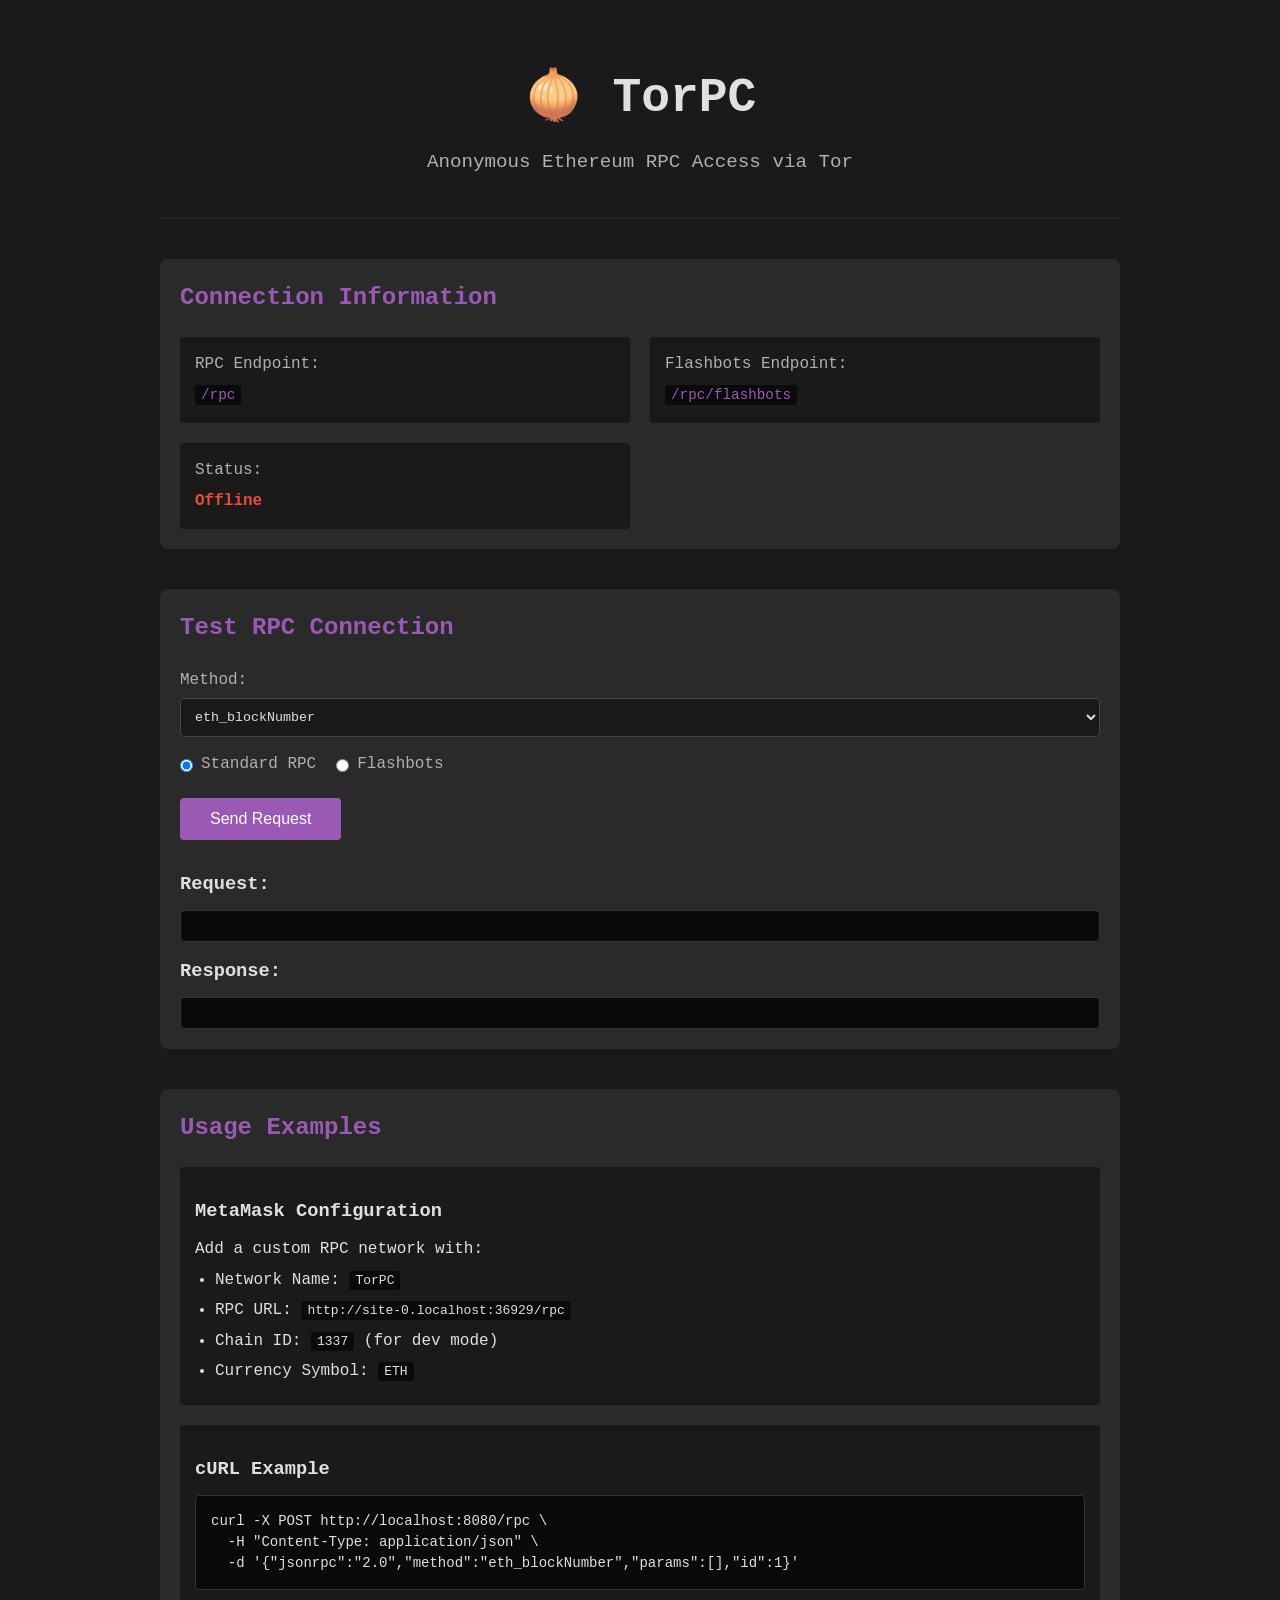
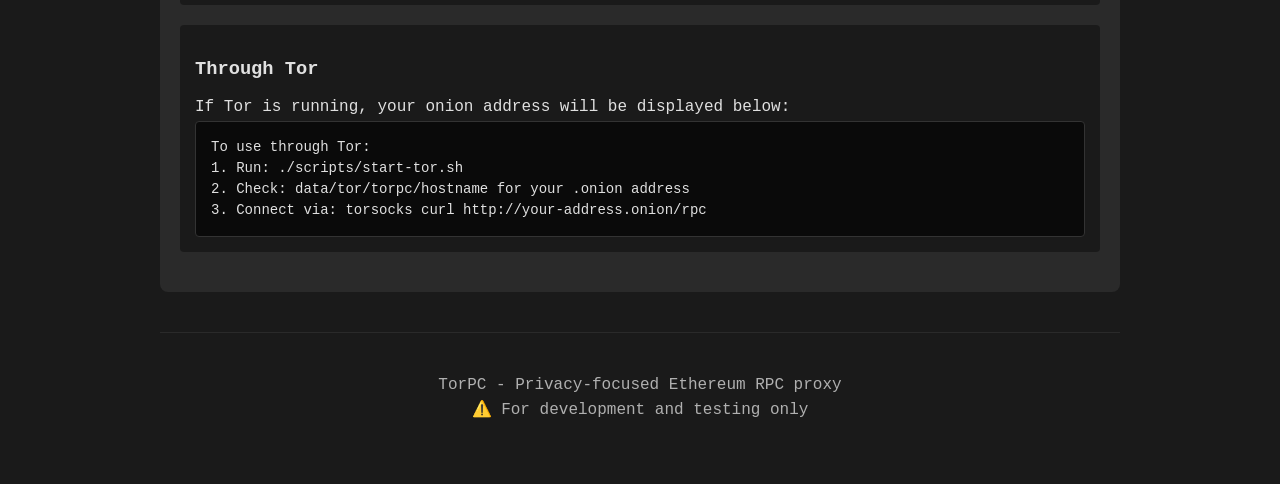
==== static/index.html @ 64679c6a "first ToRPC commit!" ====
<!DOCTYPE html>
<html lang="en">
<head>
    <meta charset="UTF-8">
    <meta name="viewport" content="width=device-width, initial-scale=1.0">
    <title>TorPC - Anonymous Ethereum RPC</title>
    <link rel="stylesheet" href="style.css">
</head>
<body>
    <div class="container">
        <header>
            <h1>🧅 TorPC</h1>
            <p>Anonymous Ethereum RPC Access via Tor</p>
        </header>

        <section class="info-section">
            <h2>Connection Information</h2>
            <div class="info-grid">
                <div class="info-item">
                    <span class="label">RPC Endpoint:</span>
                    <code class="endpoint" id="rpc-endpoint">/rpc</code>
                </div>
                <div class="info-item">
                    <span class="label">Flashbots Endpoint:</span>
                    <code class="endpoint" id="flashbots-endpoint">/rpc/flashbots</code>
                </div>
                <div class="info-item">
                    <span class="label">Status:</span>
                    <span id="status" class="status-unknown">Checking...</span>
                </div>
            </div>
        </section>

        <section class="test-section">
            <h2>Test RPC Connection</h2>
            
            <div class="method-selector">
                <label for="method">Method:</label>
                <select id="method">
                    <option value="eth_blockNumber">eth_blockNumber</option>
                    <option value="eth_chainId">eth_chainId</option>
                    <option value="net_version">net_version</option>
                    <option value="eth_gasPrice">eth_gasPrice</option>
                    <option value="eth_getBalance">eth_getBalance</option>
                    <option value="eth_accounts">eth_accounts (blocked)</option>
                </select>
            </div>

            <div class="params-input" id="params-section" style="display: none;">
                <label for="params">Parameters (JSON):</label>
                <input type="text" id="params" placeholder='["0x..."]'>
            </div>

            <div class="endpoint-selector">
                <label>
                    <input type="radio" name="endpoint" value="/rpc" checked>
                    Standard RPC
                </label>
                <label>
                    <input type="radio" name="endpoint" value="/rpc/flashbots">
                    Flashbots
                </label>
            </div>

            <button id="test-btn" class="btn">Send Request</button>

            <div class="results">
                <h3>Request:</h3>
                <pre id="request-display" class="code-block"></pre>
                
                <h3>Response:</h3>
                <pre id="response-display" class="code-block"></pre>
            </div>
        </section>

        <section class="usage-section">
            <h2>Usage Examples</h2>
            
            <div class="example">
                <h3>MetaMask Configuration</h3>
                <p>Add a custom RPC network with:</p>
                <ul>
                    <li>Network Name: <code>TorPC</code></li>
                    <li>RPC URL: <code id="full-rpc-url">http://localhost:8080/rpc</code></li>
                    <li>Chain ID: <code>1337</code> (for dev mode)</li>
                    <li>Currency Symbol: <code>ETH</code></li>
                </ul>
            </div>

            <div class="example">
                <h3>cURL Example</h3>
                <pre class="code-block">curl -X POST http://localhost:8080/rpc \
  -H "Content-Type: application/json" \
  -d '{"jsonrpc":"2.0","method":"eth_blockNumber","params":[],"id":1}'</pre>
            </div>

            <div class="example">
                <h3>Through Tor</h3>
                <p>If Tor is running, your onion address will be displayed below:</p>
                <pre class="code-block" id="tor-info">Checking Tor status...</pre>
            </div>
        </section>

        <footer>
            <p>TorPC - Privacy-focused Ethereum RPC proxy</p>
            <p>⚠️ For development and testing only</p>
        </footer>
    </div>

    <script src="app.js"></script>
</body>
</html>
---- static/style.css ----
/* TorPC Styles */
:root {
    --bg-dark: #1a1a1a;
    --bg-light: #2a2a2a;
    --text-primary: #e0e0e0;
    --text-secondary: #b0b0b0;
    --accent: #9b59b6;
    --success: #27ae60;
    --error: #e74c3c;
    --warning: #f39c12;
    --code-bg: #0a0a0a;
}

* {
    margin: 0;
    padding: 0;
    box-sizing: border-box;
}

body {
    font-family: -apple-system, BlinkMacSystemFont, 'Segoe UI', Roboto, monospace;
    background: var(--bg-dark);
    color: var(--text-primary);
    line-height: 1.6;
}

.container {
    max-width: 1000px;
    margin: 0 auto;
    padding: 20px;
}

header {
    text-align: center;
    padding: 40px 0;
    border-bottom: 1px solid var(--bg-light);
}

header h1 {
    font-size: 3em;
    margin-bottom: 10px;
}

header p {
    color: var(--text-secondary);
    font-size: 1.2em;
}

/* Sections */
section {
    margin: 40px 0;
    padding: 20px;
    background: var(--bg-light);
    border-radius: 8px;
}

h2 {
    margin-bottom: 20px;
    color: var(--accent);
}

h3 {
    margin: 15px 0 10px;
    color: var(--text-primary);
}

/* Info Grid */
.info-grid {
    display: grid;
    grid-template-columns: repeat(auto-fit, minmax(300px, 1fr));
    gap: 20px;
    margin-top: 20px;
}

.info-item {
    padding: 15px;
    background: var(--bg-dark);
    border-radius: 4px;
}

.label {
    display: block;
    color: var(--text-secondary);
    margin-bottom: 5px;
}

.endpoint {
    color: var(--accent);
    font-family: monospace;
    font-size: 1.1em;
}

/* Status */
.status-online {
    color: var(--success);
    font-weight: bold;
}

.status-offline {
    color: var(--error);
    font-weight: bold;
}

.status-unknown {
    color: var(--warning);
}

/* Test Section */
.method-selector, .params-input, .endpoint-selector {
    margin: 15px 0;
}

label {
    display: block;
    margin-bottom: 5px;
    color: var(--text-secondary);
}

select, input[type="text"] {
    width: 100%;
    padding: 10px;
    background: var(--bg-dark);
    border: 1px solid #444;
    color: var(--text-primary);
    border-radius: 4px;
    font-family: monospace;
}

select:focus, input[type="text"]:focus {
    outline: none;
    border-color: var(--accent);
}

.endpoint-selector {
    display: flex;
    gap: 20px;
}

.endpoint-selector label {
    display: flex;
    align-items: center;
    cursor: pointer;
}

input[type="radio"] {
    margin-right: 8px;
}

/* Button */
.btn {
    background: var(--accent);
    color: white;
    border: none;
    padding: 12px 30px;
    font-size: 16px;
    border-radius: 4px;
    cursor: pointer;
    transition: background 0.3s;
}

.btn:hover {
    background: #8e44ad;
}

.btn:active {
    transform: translateY(1px);
}

/* Results */
.results {
    margin-top: 30px;
}

.code-block {
    background: var(--code-bg);
    padding: 15px;
    border-radius: 4px;
    overflow-x: auto;
    font-family: monospace;
    font-size: 14px;
    line-height: 1.5;
    border: 1px solid #333;
}

/* Examples */
.example {
    margin: 20px 0;
    padding: 15px;
    background: var(--bg-dark);
    border-radius: 4px;
}

.example ul {
    margin-left: 20px;
}

.example li {
    margin: 5px 0;
}

code {
    background: var(--code-bg);
    padding: 2px 6px;
    border-radius: 3px;
    font-family: monospace;
}

/* Footer */
footer {
    text-align: center;
    padding: 40px 0;
    color: var(--text-secondary);
    border-top: 1px solid var(--bg-light);
}

/* Responsive */
@media (max-width: 768px) {
    .container {
        padding: 10px;
    }
    
    header h1 {
        font-size: 2em;
    }
    
    .endpoint-selector {
        flex-direction: column;
    }
}

/* Loading animation */
.loading {
    display: inline-block;
    width: 20px;
    height: 20px;
    border: 3px solid var(--bg-light);
    border-radius: 50%;
    border-top-color: var(--accent);
    animation: spin 1s ease-in-out infinite;
}

@keyframes spin {
    to { transform: rotate(360deg); }
}
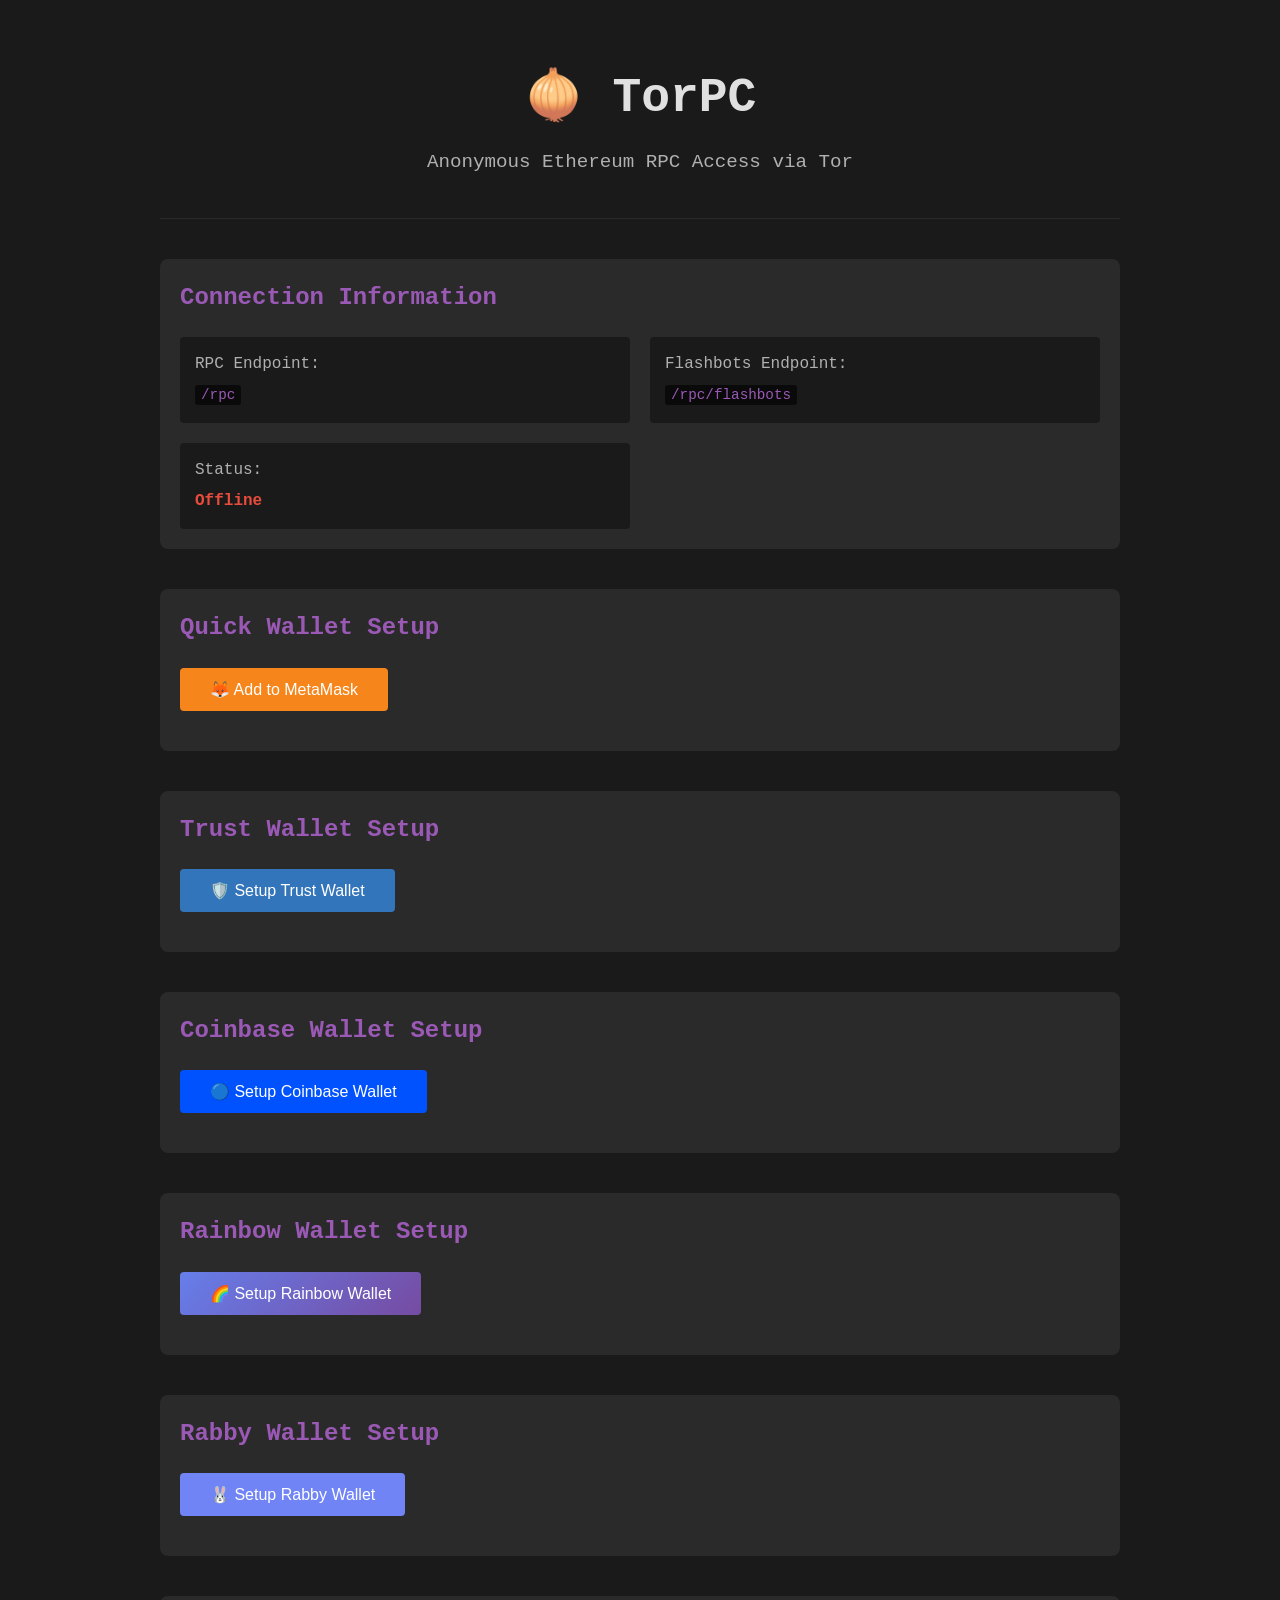
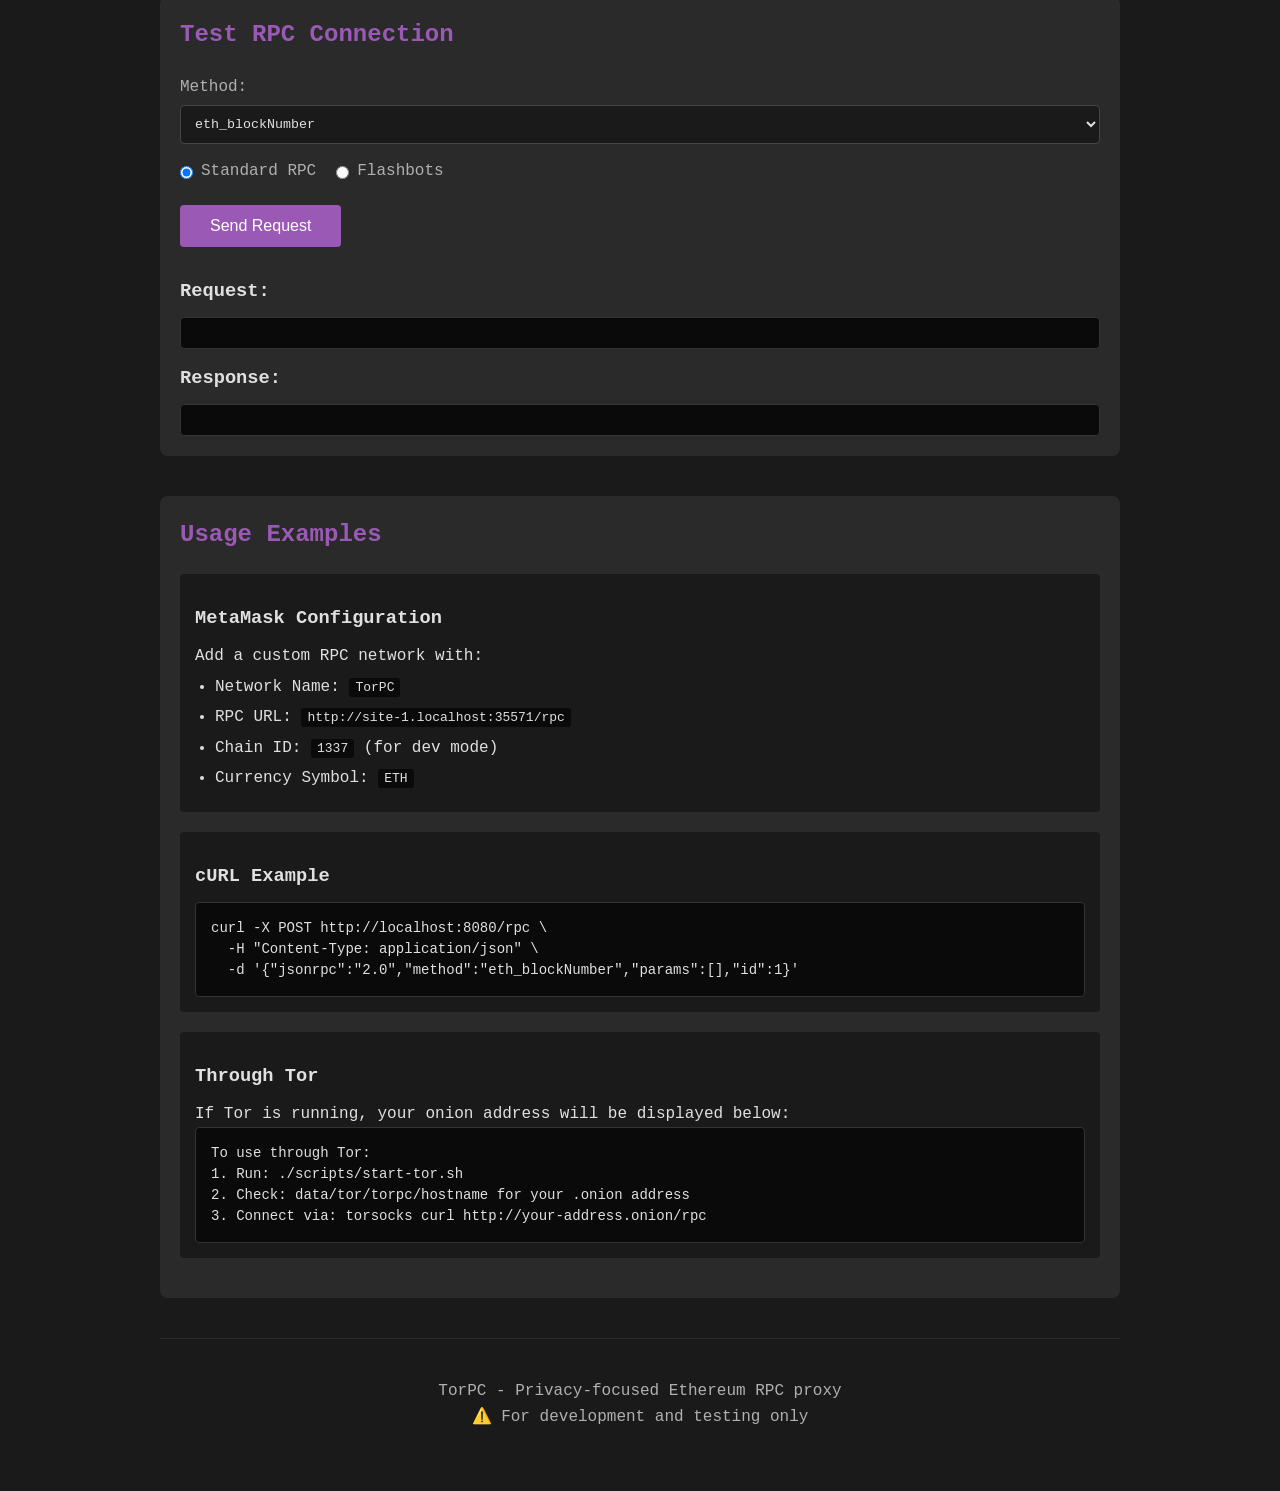
==== commit 95bf627e: "web crap helpers" ====
--- a/static/index.html
+++ b/static/index.html
@@ -31,6 +31,187 @@
             </div>
         </section>
 
+        <section class="metamask-section">
+            <h2>Quick Wallet Setup</h2>
+            <div class="metamask-container">
+                <button id="add-to-metamask" class="btn btn-metamask">
+                    🦊 Add to MetaMask
+                </button>
+                <div id="metamask-status" class="metamask-status" style="display: none;">
+                    <div class="status-message">
+                        <span class="spinner"></span>
+                        <span id="status-text">Detecting ToRPC proxy client...</span>
+                    </div>
+                    <div id="rpc-info" class="rpc-info" style="display: none;">
+                        <label>RPC URL:</label>
+                        <div class="rpc-url-container">
+                            <input type="text" id="rpc-url" readonly>
+                            <button id="copy-btn" class="btn btn-copy">Copy</button>
+                        </div>
+                    </div>
+                    <div id="instructions" class="instructions" style="display: none;">
+                        <ol>
+                            <li>Copy the RPC URL above</li>
+                            <li>Open MetaMask → Settings → Networks</li>
+                            <li>Click "Ethereum Mainnet" to edit</li>
+                            <li>Add the copied URL as a new RPC URL</li>
+                        </ol>
+                    </div>
+                </div>
+            </div>
+        </section>
+
+        <section class="trustwallet-section">
+            <h2>Trust Wallet Setup</h2>
+            <div class="trustwallet-container">
+                <button id="add-to-trustwallet" class="btn btn-trustwallet">
+                    🛡️ Setup Trust Wallet
+                </button>
+                <div id="trustwallet-status" class="trustwallet-status" style="display: none;">
+                    <div class="status-message">
+                        <span class="spinner"></span>
+                        <span id="trust-status-text">Detecting ToRPC proxy client...</span>
+                    </div>
+                    <div id="trust-rpc-info" class="rpc-info" style="display: none;">
+                        <label>RPC URL for Trust Wallet:</label>
+                        <div class="input-group">
+                            <input type="text" id="trust-rpc-url" readonly class="rpc-url-input">
+                            <button id="trust-copy-btn" class="btn btn-small">Copy</button>
+                        </div>
+                    </div>
+                    <a id="trust-deeplink-btn" class="btn btn-deeplink" style="display: none;" target="_blank">
+                        📱 Open in Trust Wallet
+                    </a>
+                    <div id="trust-instructions" class="instructions" style="display: none;">
+                        <h4>Manual Setup:</h4>
+                        <ol>
+                            <li>Copy the RPC URL above</li>
+                            <li>Open Trust Wallet → Settings → Networks</li>
+                            <li>Tap "+" to add a custom network</li>
+                            <li>Enter:
+                                <ul>
+                                    <li>Network Name: <code>ToRPC Privacy Network</code></li>
+                                    <li>RPC URL: <em>(paste the copied URL)</em></li>
+                                    <li>Chain ID: <code>1</code> (mainnet) or <code>1337</code> (dev)</li>
+                                    <li>Symbol: <code>ETH</code></li>
+                                </ul>
+                            </li>
+                        </ol>
+                    </div>
+                </div>
+            </div>
+        </section>
+
+        <section class="coinbase-section">
+            <h2>Coinbase Wallet Setup</h2>
+            <div class="coinbase-container">
+                <button id="add-to-coinbase" class="btn btn-coinbase">
+                    🔵 Setup Coinbase Wallet
+                </button>
+                <div id="coinbase-status" class="coinbase-status" style="display: none;">
+                    <div class="status-message">
+                        <span class="spinner"></span>
+                        <span id="coinbase-status-text">Detecting ToRPC proxy client...</span>
+                    </div>
+                    <div id="coinbase-rpc-info" class="rpc-info" style="display: none;">
+                        <label>RPC URL for Coinbase Wallet:</label>
+                        <div class="input-group">
+                            <input type="text" id="coinbase-rpc-url" readonly class="rpc-url-input">
+                            <button id="coinbase-copy-btn" class="btn btn-small">Copy</button>
+                        </div>
+                    </div>
+                    <button id="coinbase-add-network-btn" class="btn btn-primary" style="display: none;">
+                        Add to Coinbase Wallet Extension
+                    </button>
+                    <div id="coinbase-instructions" class="instructions" style="display: none;">
+                        <h4>Setup Instructions:</h4>
+                        <ol>
+                            <li>Click "Add to Coinbase Wallet Extension" above</li>
+                            <li>Approve the network addition in the popup</li>
+                        </ol>
+                    </div>
+                </div>
+            </div>
+        </section>
+
+        <section class="rainbow-section">
+            <h2>Rainbow Wallet Setup</h2>
+            <div class="rainbow-container">
+                <button id="add-to-rainbow" class="btn btn-rainbow">
+                    🌈 Setup Rainbow Wallet
+                </button>
+                <div id="rainbow-status" class="rainbow-status" style="display: none;">
+                    <div class="status-message">
+                        <span class="spinner"></span>
+                        <span id="rainbow-status-text">Detecting ToRPC proxy client...</span>
+                    </div>
+                    <div id="rainbow-rpc-info" class="rpc-info" style="display: none;">
+                        <label>RPC URL for Rainbow:</label>
+                        <div class="input-group">
+                            <input type="text" id="rainbow-rpc-url" readonly class="rpc-url-input">
+                            <button id="rainbow-copy-btn" class="btn btn-small">Copy</button>
+                        </div>
+                    </div>
+                    <div id="rainbow-instructions" class="instructions" style="display: none;">
+                        <h4>Manual Setup:</h4>
+                        <ol>
+                            <li>Copy the RPC URL above</li>
+                            <li>In your dApp that uses RainbowKit, configure the custom network</li>
+                            <li>Use the following network configuration:
+                                <ul>
+                                    <li>Network Name: <code>ToRPC Privacy Network</code></li>
+                                    <li>RPC URL: <em>(paste the copied URL)</em></li>
+                                    <li>Chain ID: <code>1</code> (mainnet) or <code>1337</code> (dev)</li>
+                                    <li>Symbol: <code>ETH</code></li>
+                                </ul>
+                            </li>
+                        </ol>
+                    </div>
+                </div>
+            </div>
+        </section>
+
+        <section class="rabby-section">
+            <h2>Rabby Wallet Setup</h2>
+            <div class="rabby-container">
+                <button id="add-to-rabby" class="btn btn-rabby">
+                    🐰 Setup Rabby Wallet
+                </button>
+                <div id="rabby-status" class="rabby-status" style="display: none;">
+                    <div class="status-message">
+                        <span class="spinner"></span>
+                        <span id="rabby-status-text">Detecting ToRPC proxy client...</span>
+                    </div>
+                    <div id="rabby-rpc-info" class="rpc-info" style="display: none;">
+                        <label>RPC URL for Rabby:</label>
+                        <div class="input-group">
+                            <input type="text" id="rabby-rpc-url" readonly class="rpc-url-input">
+                            <button id="rabby-copy-btn" class="btn btn-small">Copy</button>
+                        </div>
+                    </div>
+                    <button id="rabby-add-network-btn" class="btn btn-primary" style="display: none;">
+                        Add to Rabby Wallet
+                    </button>
+                    <div id="rabby-instructions" class="instructions" style="display: none;">
+                        <h4>Manual Setup:</h4>
+                        <ol>
+                            <li>Copy the RPC URL above</li>
+                            <li>Open Rabby extension → Settings → Custom RPC</li>
+                            <li>Click "Add Custom RPC"</li>
+                            <li>Enter the following:
+                                <ul>
+                                    <li>Network Name: <code>ToRPC Privacy Network</code></li>
+                                    <li>RPC URL: <em>(paste the copied URL)</em></li>
+                                    <li>Chain ID: <code>1</code> (mainnet) or <code>1337</code> (dev)</li>
+                                    <li>Symbol: <code>ETH</code></li>
+                                </ul>
+                            </li>
+                        </ol>
+                    </div>
+                </div>
+            </div>
+        </section>
+
         <section class="test-section">
             <h2>Test RPC Connection</h2>
             
@@ -107,6 +288,11 @@
         </footer>
     </div>
 
+    <script src="metamask-helper.js"></script>
+    <script src="trustwallet-helper.js"></script>
+    <script src="coinbase-helper.js"></script>
+    <script src="rainbow-helper.js"></script>
+    <script src="rabby-helper.js"></script>
     <script src="app.js"></script>
 </body>
 </html>
--- a/static/style.css
+++ b/static/style.css
@@ -241,4 +241,271 @@
 
 @keyframes spin {
     to { transform: rotate(360deg); }
-}+}
+
+/* MetaMask Section */
+.metamask-section {
+    background: var(--bg-light);
+}
+
+.metamask-container {
+    margin-top: 20px;
+}
+
+.btn-metamask {
+    background: #f6851b;
+    margin-bottom: 20px;
+}
+
+.btn-metamask:hover {
+    background: #e2761b;
+}
+
+.metamask-status {
+    background: var(--bg-dark);
+    padding: 20px;
+    border-radius: 8px;
+    margin-top: 20px;
+}
+
+.status-message {
+    display: flex;
+    align-items: center;
+    gap: 10px;
+    margin-bottom: 15px;
+}
+
+.spinner {
+    display: inline-block;
+    width: 16px;
+    height: 16px;
+    border: 2px solid var(--bg-light);
+    border-radius: 50%;
+    border-top-color: var(--accent);
+    animation: spin 0.8s ease-in-out infinite;
+}
+
+.rpc-info {
+    margin-top: 15px;
+}
+
+.rpc-url-container {
+    display: flex;
+    gap: 10px;
+    margin-top: 5px;
+}
+
+.rpc-url-container input {
+    flex: 1;
+    font-family: monospace;
+}
+
+.btn-copy {
+    background: var(--bg-light);
+    padding: 10px 20px;
+    font-size: 14px;
+}
+
+.btn-copy:hover {
+    background: #444;
+}
+
+.btn-copy.copied {
+    background: var(--success);
+}
+
+.instructions {
+    margin-top: 20px;
+    padding: 15px;
+    background: rgba(155, 89, 182, 0.1);
+    border-radius: 4px;
+    border: 1px solid rgba(155, 89, 182, 0.3);
+}
+
+.instructions ol {
+    margin-left: 20px;
+}
+
+.instructions li {
+    margin: 8px 0;
+    color: var(--text-primary);
+}
+
+/* Trust Wallet Styles */
+.trustwallet-section {
+    background: var(--bg-light);
+}
+
+.trustwallet-container {
+    margin-top: 20px;
+}
+
+.btn-trustwallet {
+    background: #3375BB;
+    margin-bottom: 20px;
+}
+
+.btn-trustwallet:hover {
+    background: #2563A8;
+}
+
+.trustwallet-status {
+    background: var(--bg-dark);
+    padding: 20px;
+    border-radius: 8px;
+    margin-top: 20px;
+}
+
+
+.btn-deeplink {
+    background: var(--accent);
+    display: block;
+    width: fit-content;
+    margin: 20px auto;
+    text-decoration: none;
+    text-align: center;
+}
+
+.btn-deeplink:hover {
+    background: #8e44ad;
+    transform: translateY(-2px);
+}
+
+.instructions h4 {
+    color: var(--accent);
+    margin-top: 20px;
+    margin-bottom: 10px;
+}
+
+.instructions ul {
+    margin-left: 40px;
+    margin-top: 10px;
+}
+
+.instructions ul li {
+    margin: 5px 0;
+    color: var(--text-secondary);
+}
+
+/* Coinbase Wallet Styles */
+.coinbase-section {
+    background: var(--bg-light);
+}
+
+.coinbase-container {
+    margin-top: 20px;
+}
+
+.btn-coinbase {
+    background: #0052FF;
+    margin-bottom: 20px;
+}
+
+.btn-coinbase:hover {
+    background: #0040CC;
+}
+
+.coinbase-status {
+    background: var(--bg-dark);
+    padding: 20px;
+    border-radius: 8px;
+    margin-top: 20px;
+}
+
+.input-group {
+    display: flex;
+    gap: 10px;
+    margin-top: 5px;
+}
+
+.rpc-url-input {
+    flex: 1;
+    font-family: monospace;
+}
+
+.btn-small {
+    background: var(--bg-light);
+    padding: 10px 20px;
+    font-size: 14px;
+}
+
+.btn-small:hover {
+    background: #444;
+}
+
+.btn-small.copied {
+    background: var(--success);
+}
+
+.btn-primary {
+    background: #0052FF;
+    display: block;
+    width: fit-content;
+    margin: 20px auto 10px;
+    text-decoration: none;
+    text-align: center;
+}
+
+.btn-primary:hover {
+    background: #0040CC;
+    transform: translateY(-2px);
+}
+
+.btn-primary.success {
+    background: var(--success);
+}
+
+.btn-primary.error {
+    background: var(--error);
+}
+
+/* Rainbow Wallet Styles */
+.rainbow-section {
+    background: var(--bg-light);
+}
+
+.rainbow-container {
+    margin-top: 20px;
+}
+
+.btn-rainbow {
+    background: linear-gradient(135deg, #667eea 0%, #764ba2 100%);
+    margin-bottom: 20px;
+}
+
+.btn-rainbow:hover {
+    background: linear-gradient(135deg, #5a67d8 0%, #68419d 100%);
+}
+
+.rainbow-status {
+    background: var(--bg-dark);
+    padding: 20px;
+    border-radius: 8px;
+    margin-top: 20px;
+}
+
+/* Rabby Wallet Styles */
+.rabby-section {
+    background: var(--bg-light);
+}
+
+.rabby-container {
+    margin-top: 20px;
+}
+
+.btn-rabby {
+    background: #7084f5;
+    margin-bottom: 20px;
+}
+
+.btn-rabby:hover {
+    background: #5a6fe8;
+}
+
+.rabby-status {
+    background: var(--bg-dark);
+    padding: 20px;
+    border-radius: 8px;
+    margin-top: 20px;
+}
+
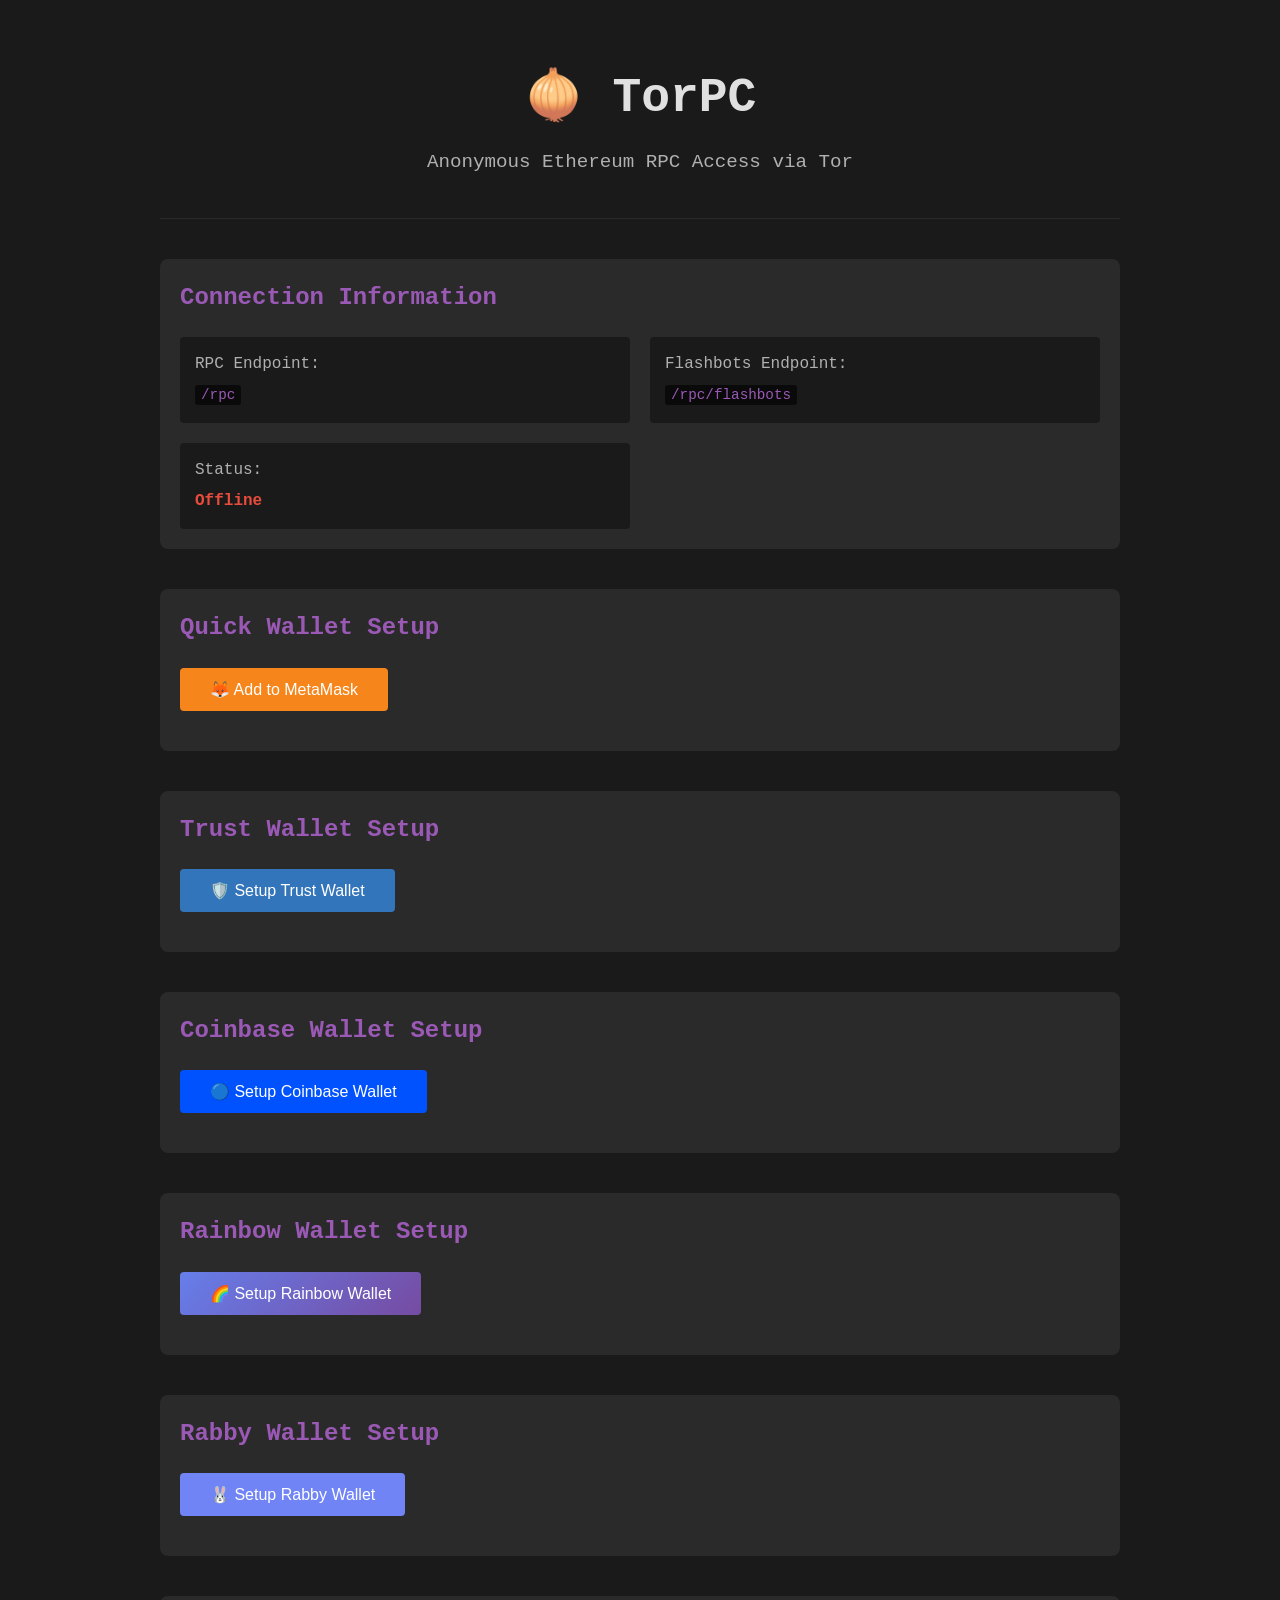
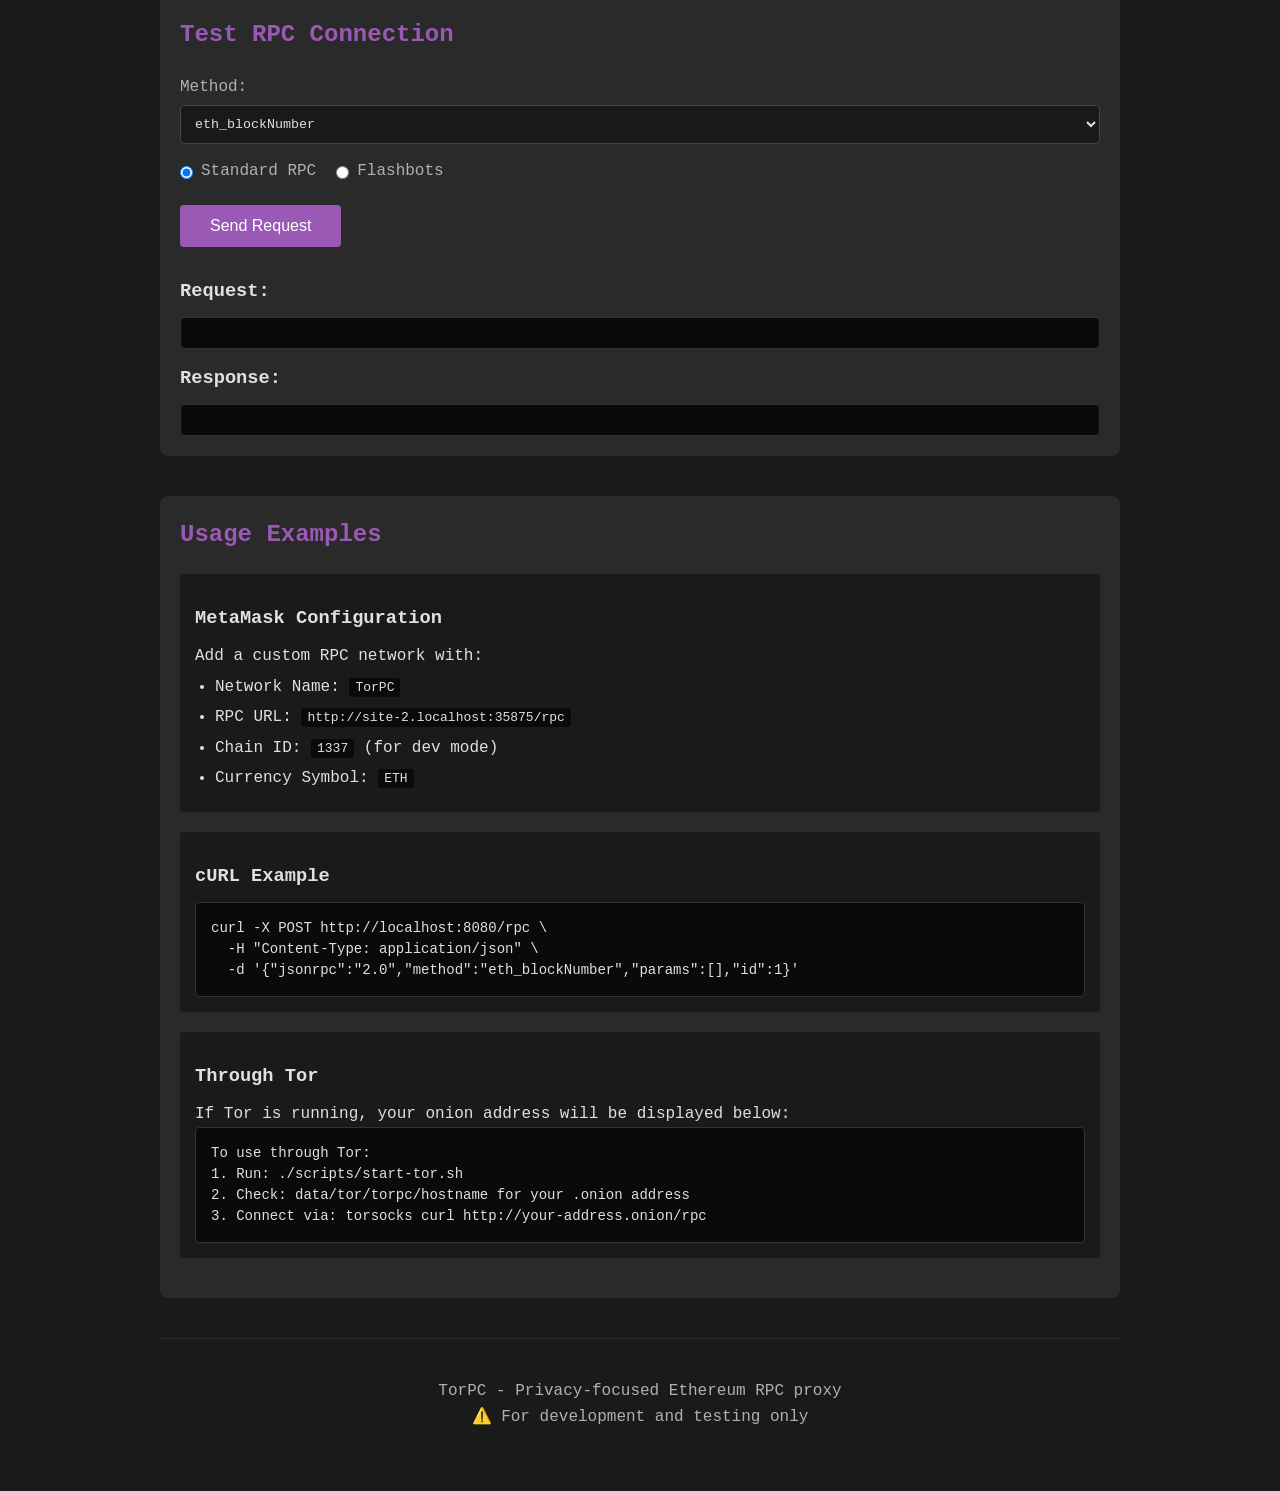
==== commit 3337ff2f: "Consolidate, harden, and test daemon end-to-end Phases 0-8 + 4 deferred follow-ups + e2e infrastruct" ====
--- a/static/index.html
+++ b/static/index.html
@@ -288,10 +288,18 @@
         </footer>
     </div>
 
+    <!--
+        Load order matters:
+        1. /config.js   — sets `window.TorpcConfig` from runtime env (discovery URL etc.)
+        2. proxy-discovery.js — exports `ProxyDiscovery`, reads `window.TorpcConfig`.
+        3. wallet helpers — depend on `ProxyDiscovery`.
+        4. app.js       — wires everything together.
+    -->
+    <script src="/config.js"></script>
+    <script src="proxy-discovery.js"></script>
     <script src="metamask-helper.js"></script>
     <script src="trustwallet-helper.js"></script>
     <script src="coinbase-helper.js"></script>
-    <script src="rainbow-helper.js"></script>
     <script src="rabby-helper.js"></script>
     <script src="app.js"></script>
 </body>
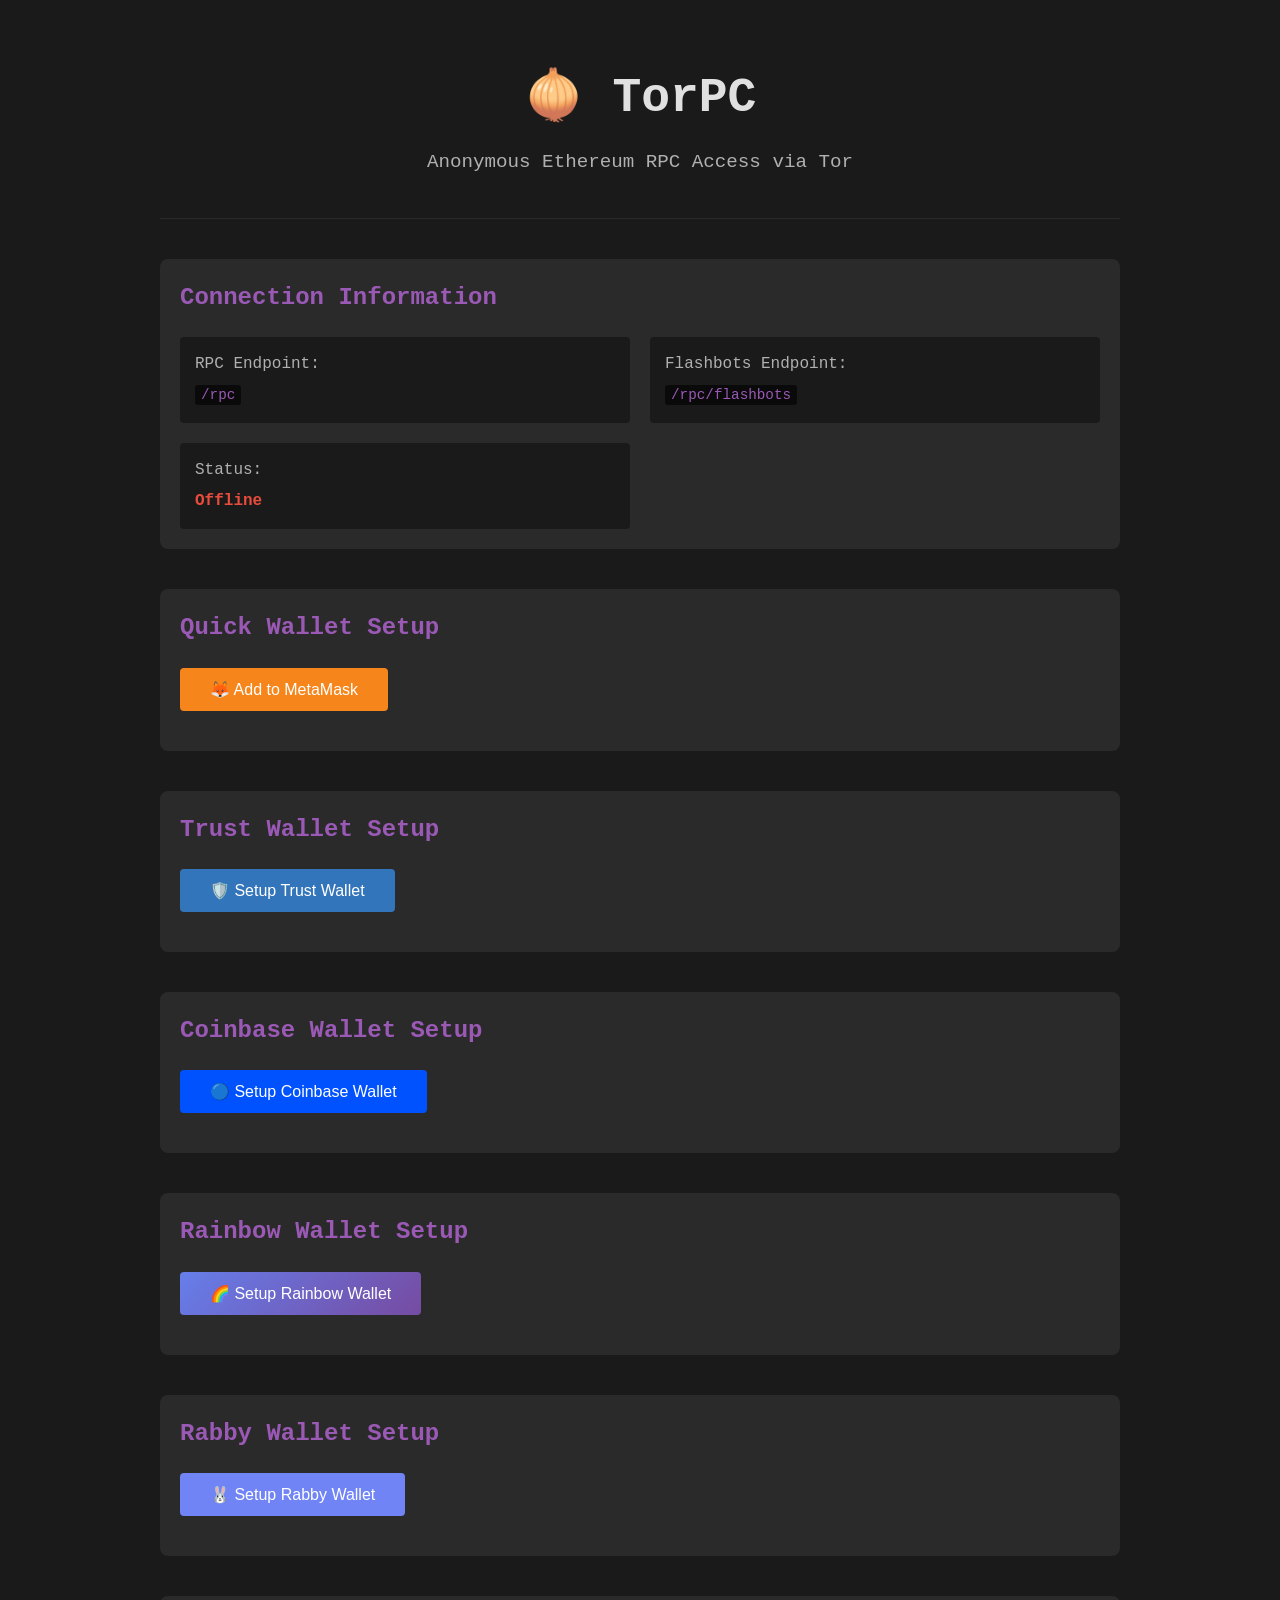
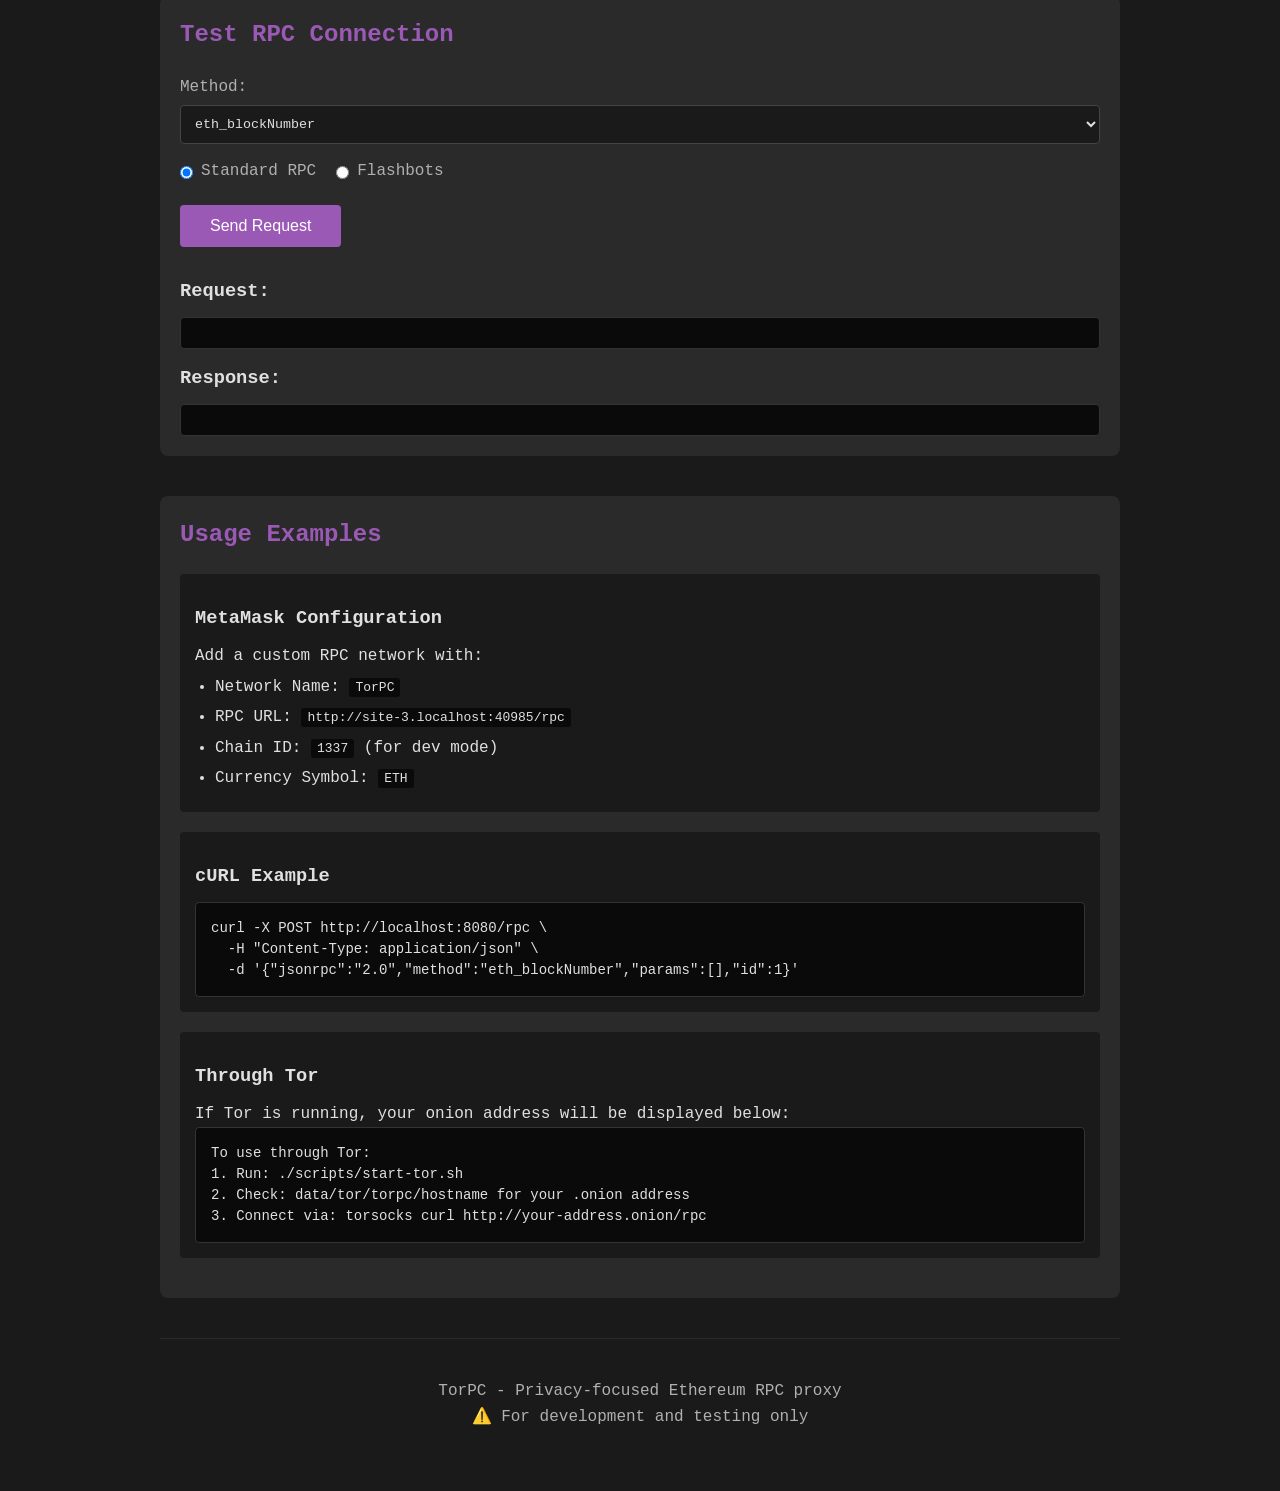
==== commit 4e43d9d5: "Delete RuntimeWebConfig, /config.js endpoint, and dynamic CSP Net delete: -204 LOC across production" ====
--- a/static/index.html
+++ b/static/index.html
@@ -290,12 +290,10 @@
 
     <!--
         Load order matters:
-        1. /config.js   — sets `window.TorpcConfig` from runtime env (discovery URL etc.)
-        2. proxy-discovery.js — exports `ProxyDiscovery`, reads `window.TorpcConfig`.
-        3. wallet helpers — depend on `ProxyDiscovery`.
-        4. app.js       — wires everything together.
+        1. proxy-discovery.js — exports `ProxyDiscovery` with hardcoded defaults.
+        2. wallet helpers — depend on `ProxyDiscovery`.
+        3. app.js       — wires everything together.
     -->
-    <script src="/config.js"></script>
     <script src="proxy-discovery.js"></script>
     <script src="metamask-helper.js"></script>
     <script src="trustwallet-helper.js"></script>
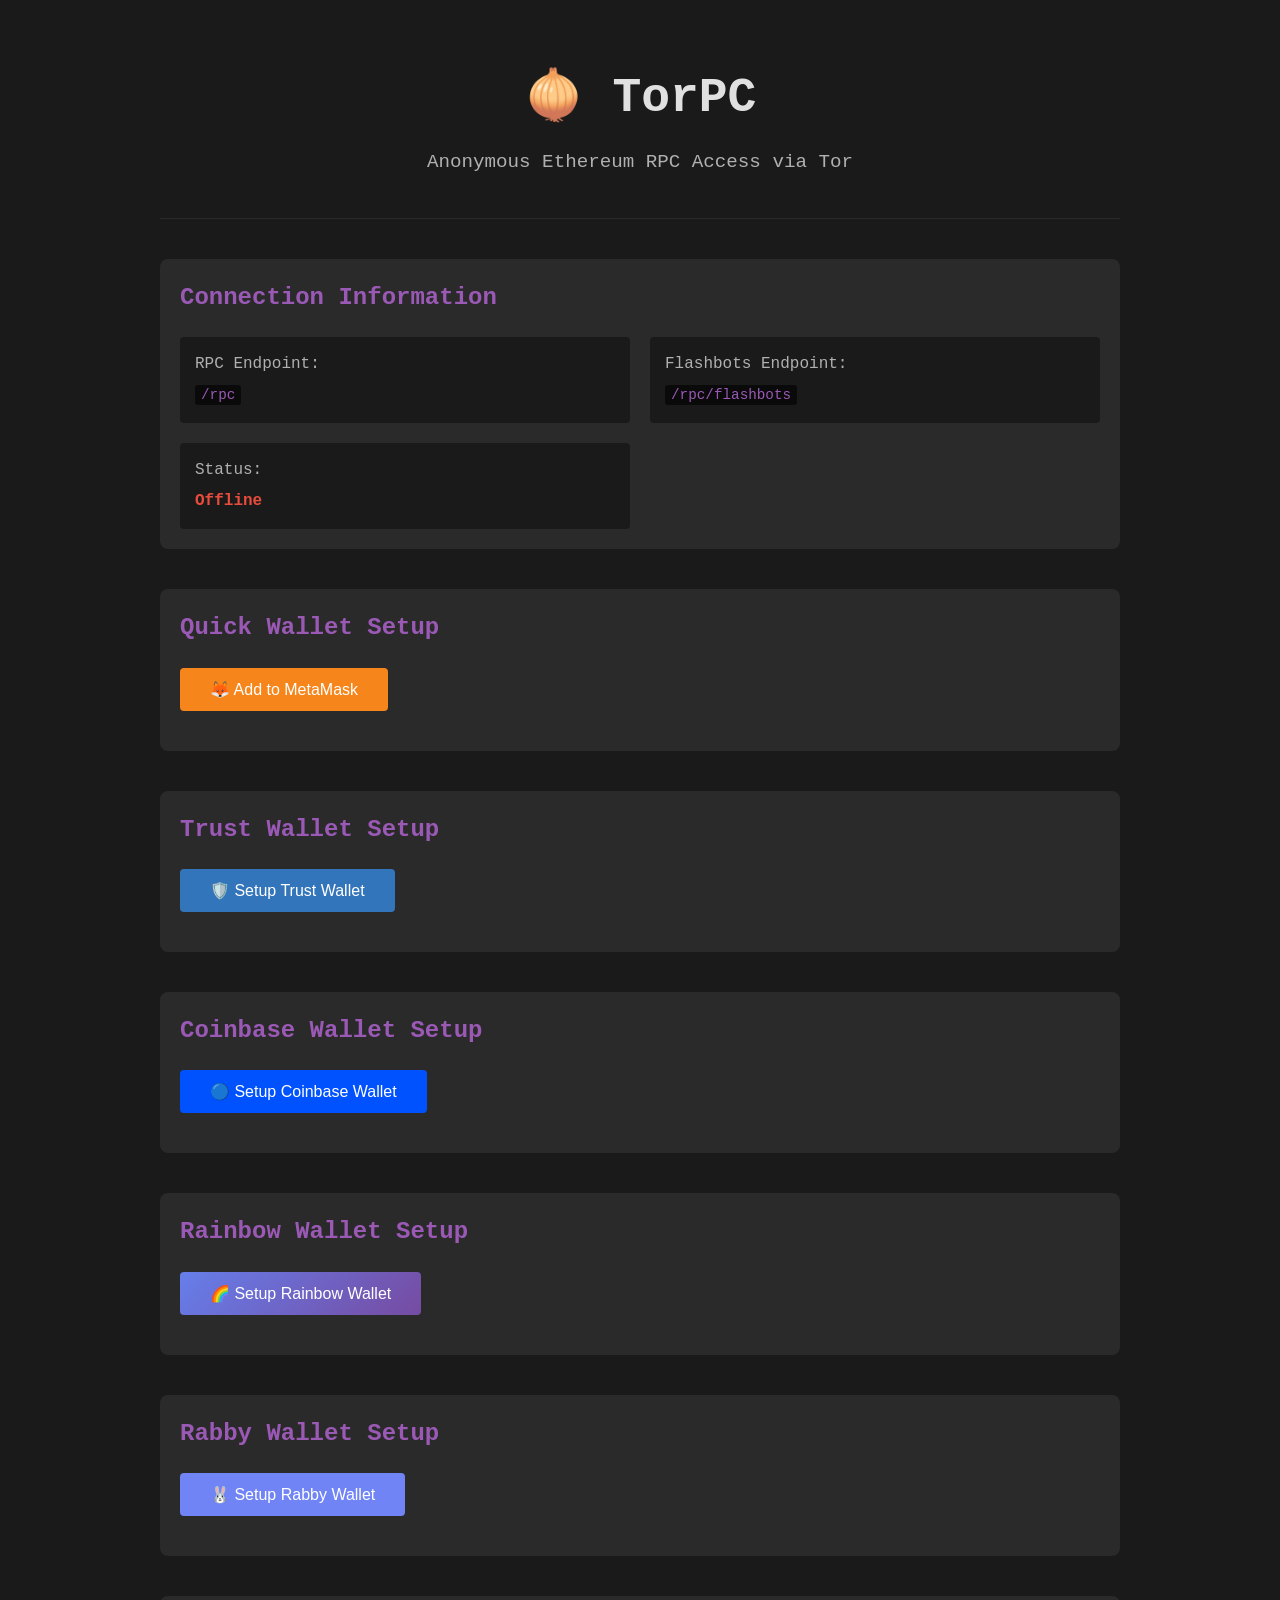
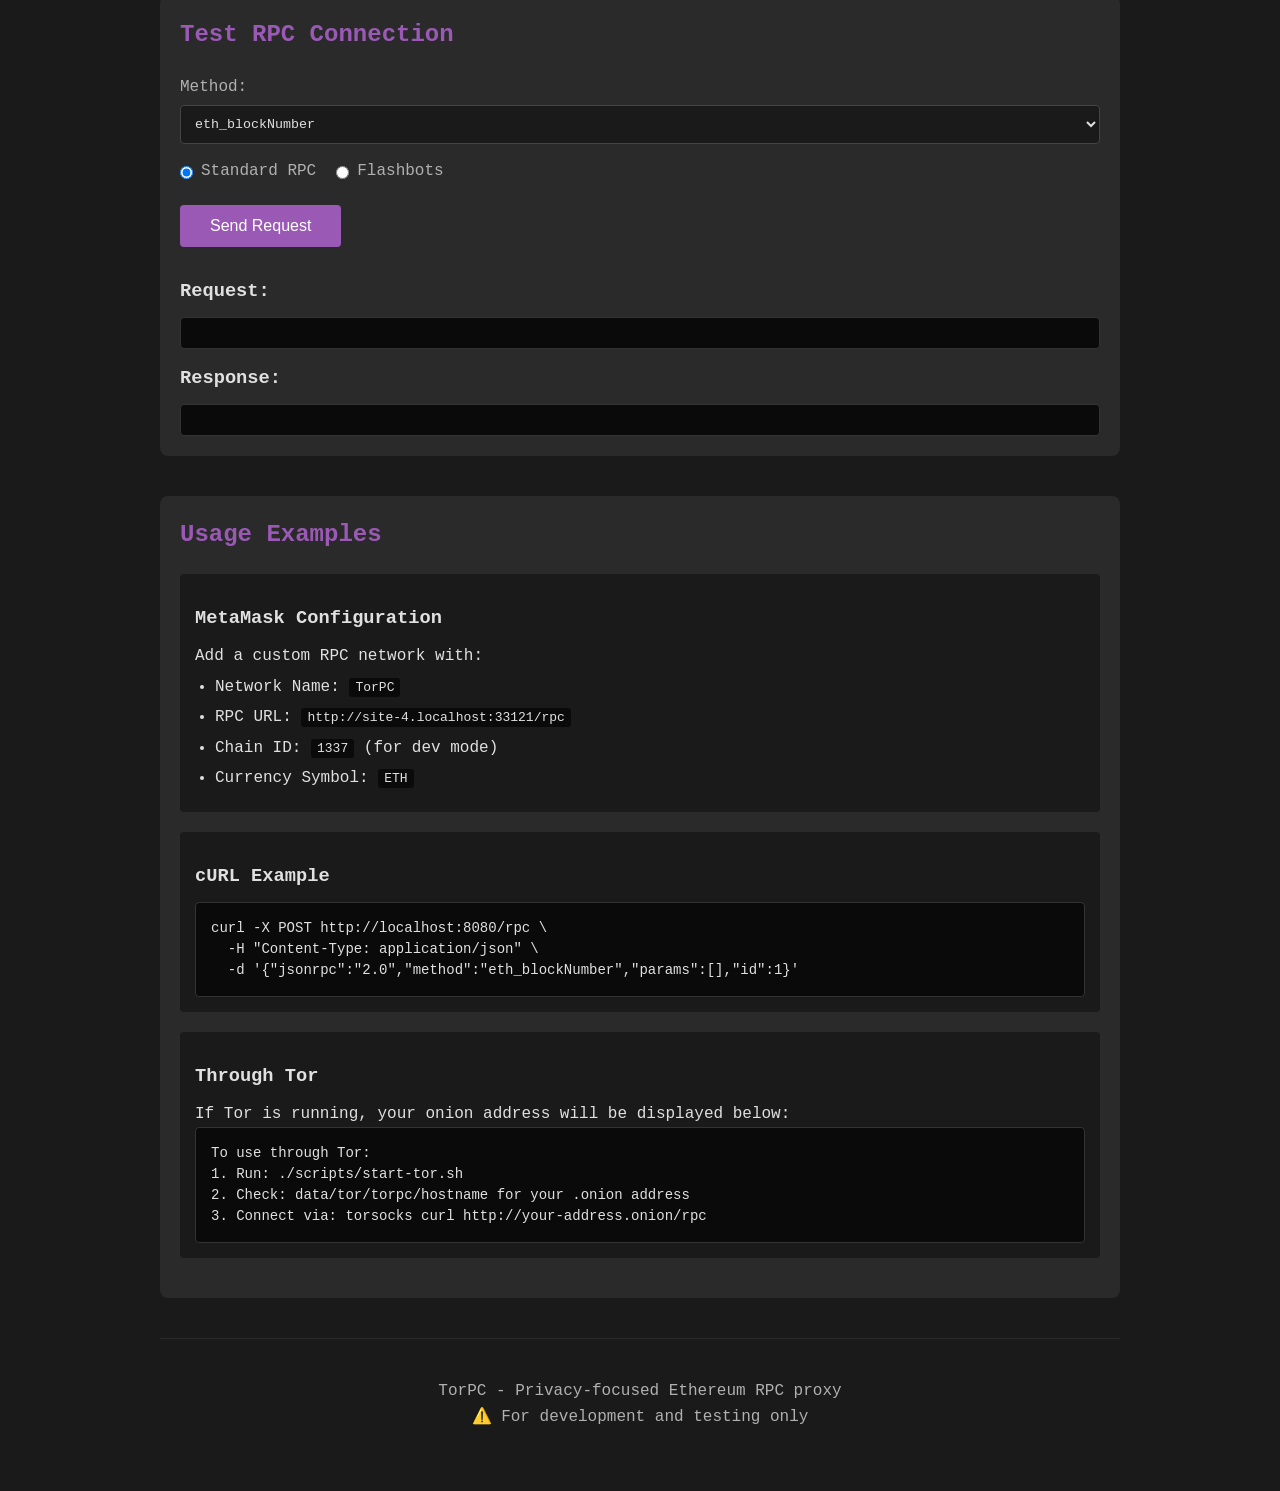
==== commit da2cfa55: "Delete proxy-discovery.js + wallet-helper compat shims Follow-up to the RuntimeWebConfig removal. On" ====
--- a/static/index.html
+++ b/static/index.html
@@ -289,12 +289,9 @@
     </div>
 
     <!--
-        Load order matters:
-        1. proxy-discovery.js — exports `ProxyDiscovery` with hardcoded defaults.
-        2. wallet helpers — depend on `ProxyDiscovery`.
-        3. app.js       — wires everything together.
+        Load order: wallet helpers register on `window.*Helper`, then `app.js`
+        wires them up via the WALLETS adapter list.
     -->
-    <script src="proxy-discovery.js"></script>
     <script src="metamask-helper.js"></script>
     <script src="trustwallet-helper.js"></script>
     <script src="coinbase-helper.js"></script>
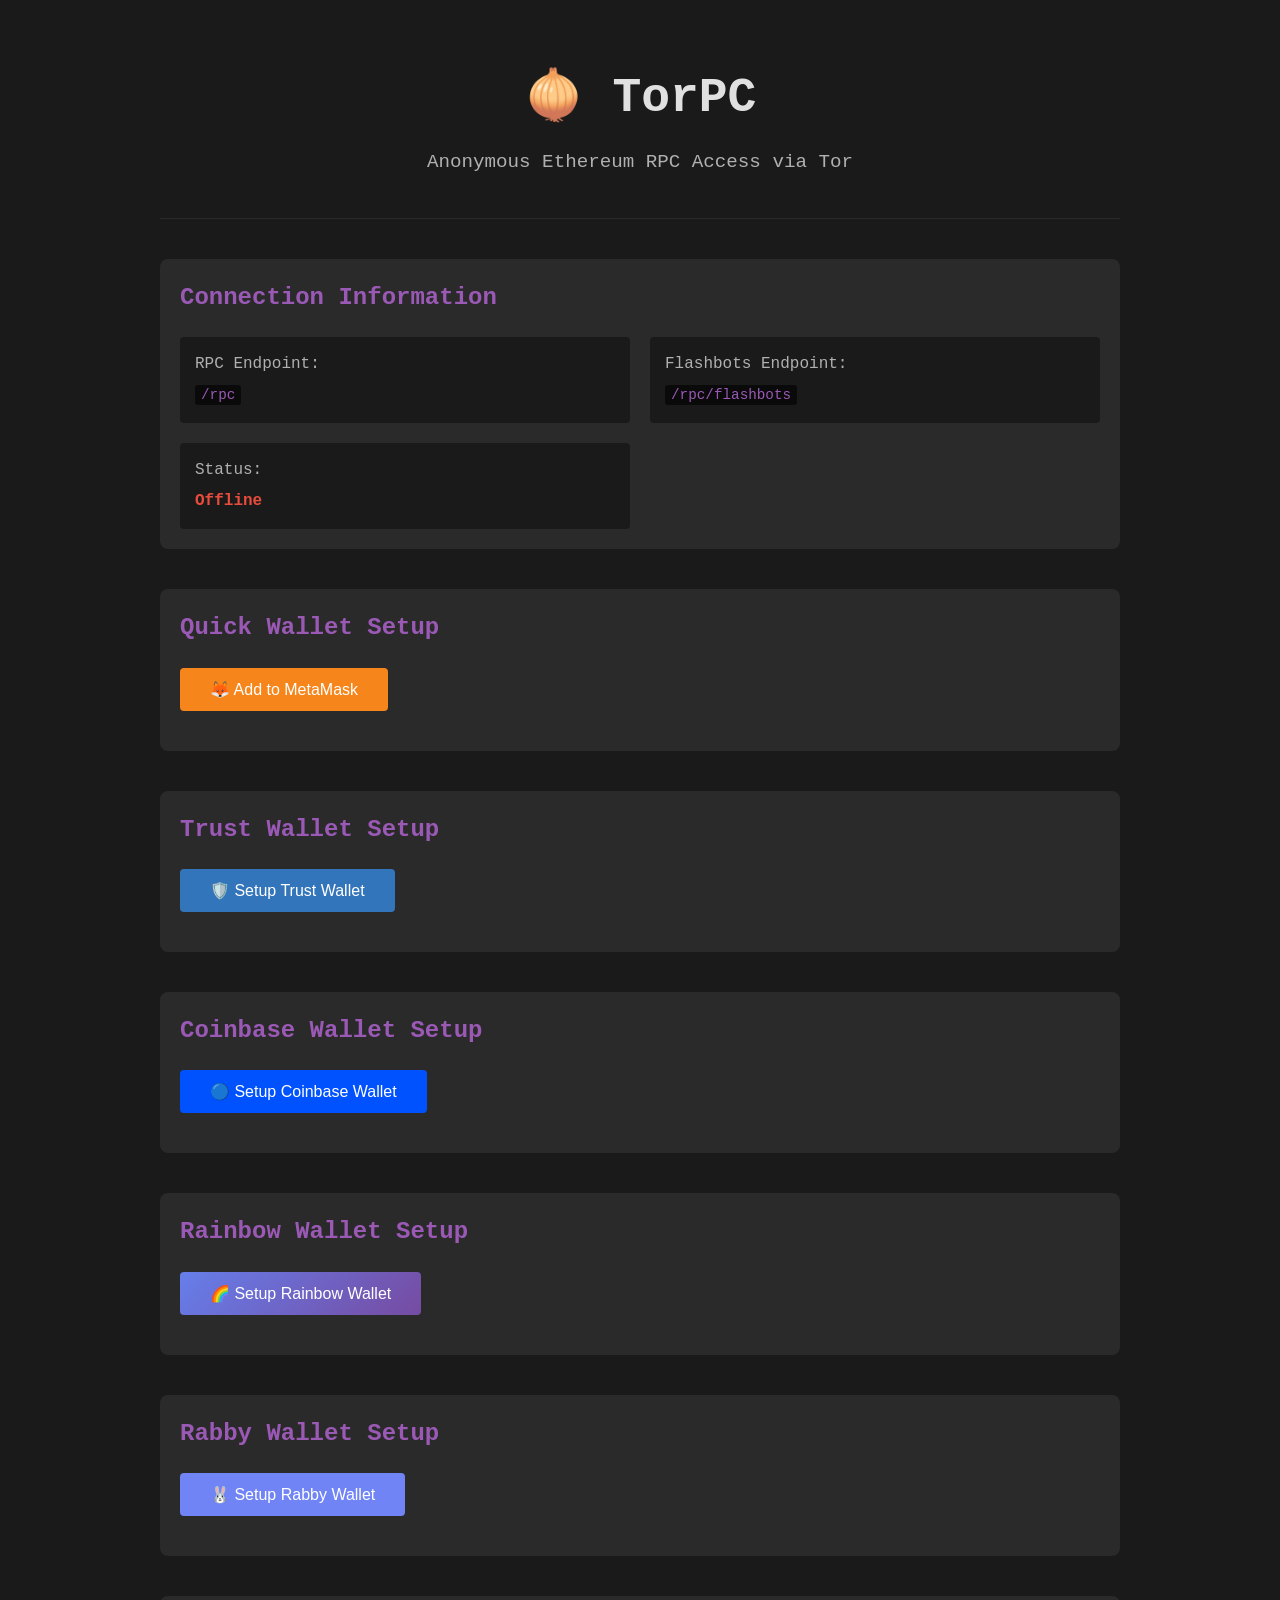
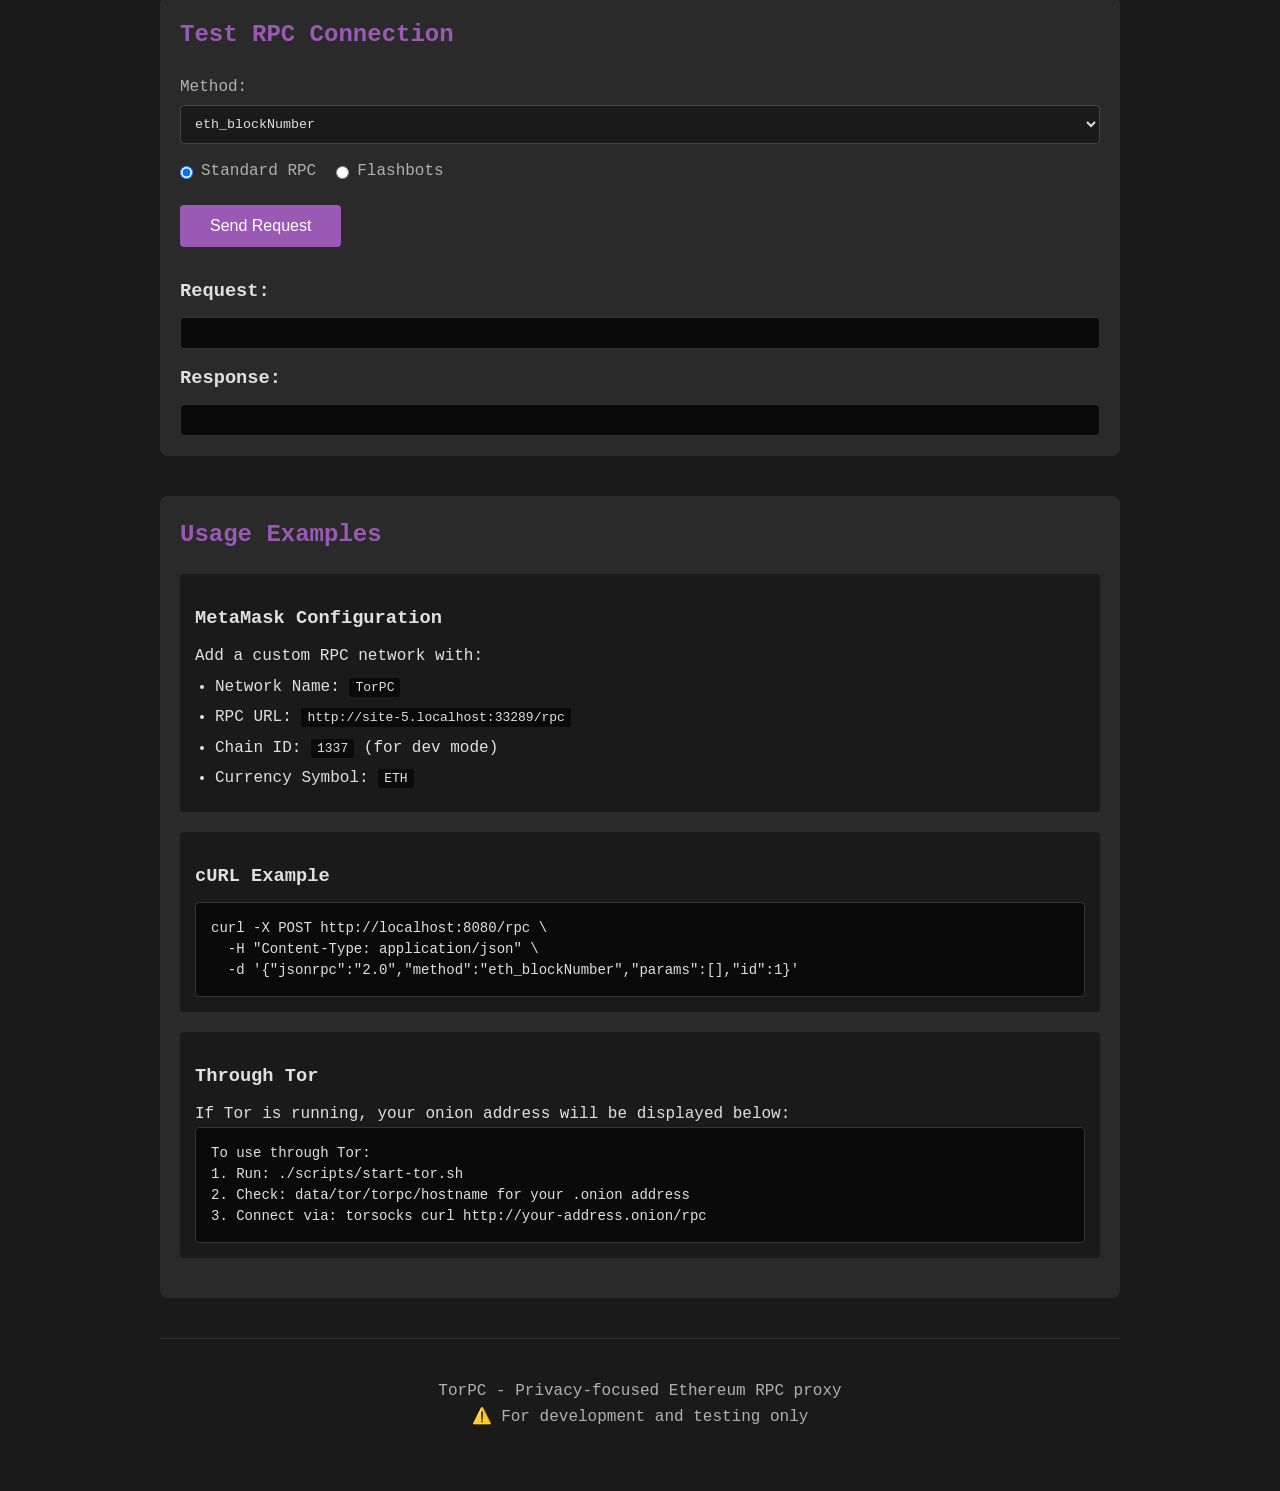
==== commit ea9be8e7: "Frontend chainId fix + README accuracy + .env.example documentation Three lines of doc/UX rot that w" ====
--- a/static/index.html
+++ b/static/index.html
@@ -92,7 +92,7 @@
                                 <ul>
                                     <li>Network Name: <code>ToRPC Privacy Network</code></li>
                                     <li>RPC URL: <em>(paste the copied URL)</em></li>
-                                    <li>Chain ID: <code>1</code> (mainnet) or <code>1337</code> (dev)</li>
+                                    <li>Chain ID: <code>1</code> for Ethereum mainnet (use <code>1337</code> only against a Geth <code>--dev</code> node)</li>
                                     <li>Symbol: <code>ETH</code></li>
                                 </ul>
                             </li>
@@ -161,7 +161,7 @@
                                 <ul>
                                     <li>Network Name: <code>ToRPC Privacy Network</code></li>
                                     <li>RPC URL: <em>(paste the copied URL)</em></li>
-                                    <li>Chain ID: <code>1</code> (mainnet) or <code>1337</code> (dev)</li>
+                                    <li>Chain ID: <code>1</code> for Ethereum mainnet (use <code>1337</code> only against a Geth <code>--dev</code> node)</li>
                                     <li>Symbol: <code>ETH</code></li>
                                 </ul>
                             </li>
@@ -202,7 +202,7 @@
                                 <ul>
                                     <li>Network Name: <code>ToRPC Privacy Network</code></li>
                                     <li>RPC URL: <em>(paste the copied URL)</em></li>
-                                    <li>Chain ID: <code>1</code> (mainnet) or <code>1337</code> (dev)</li>
+                                    <li>Chain ID: <code>1</code> for Ethereum mainnet (use <code>1337</code> only against a Geth <code>--dev</code> node)</li>
                                     <li>Symbol: <code>ETH</code></li>
                                 </ul>
                             </li>
